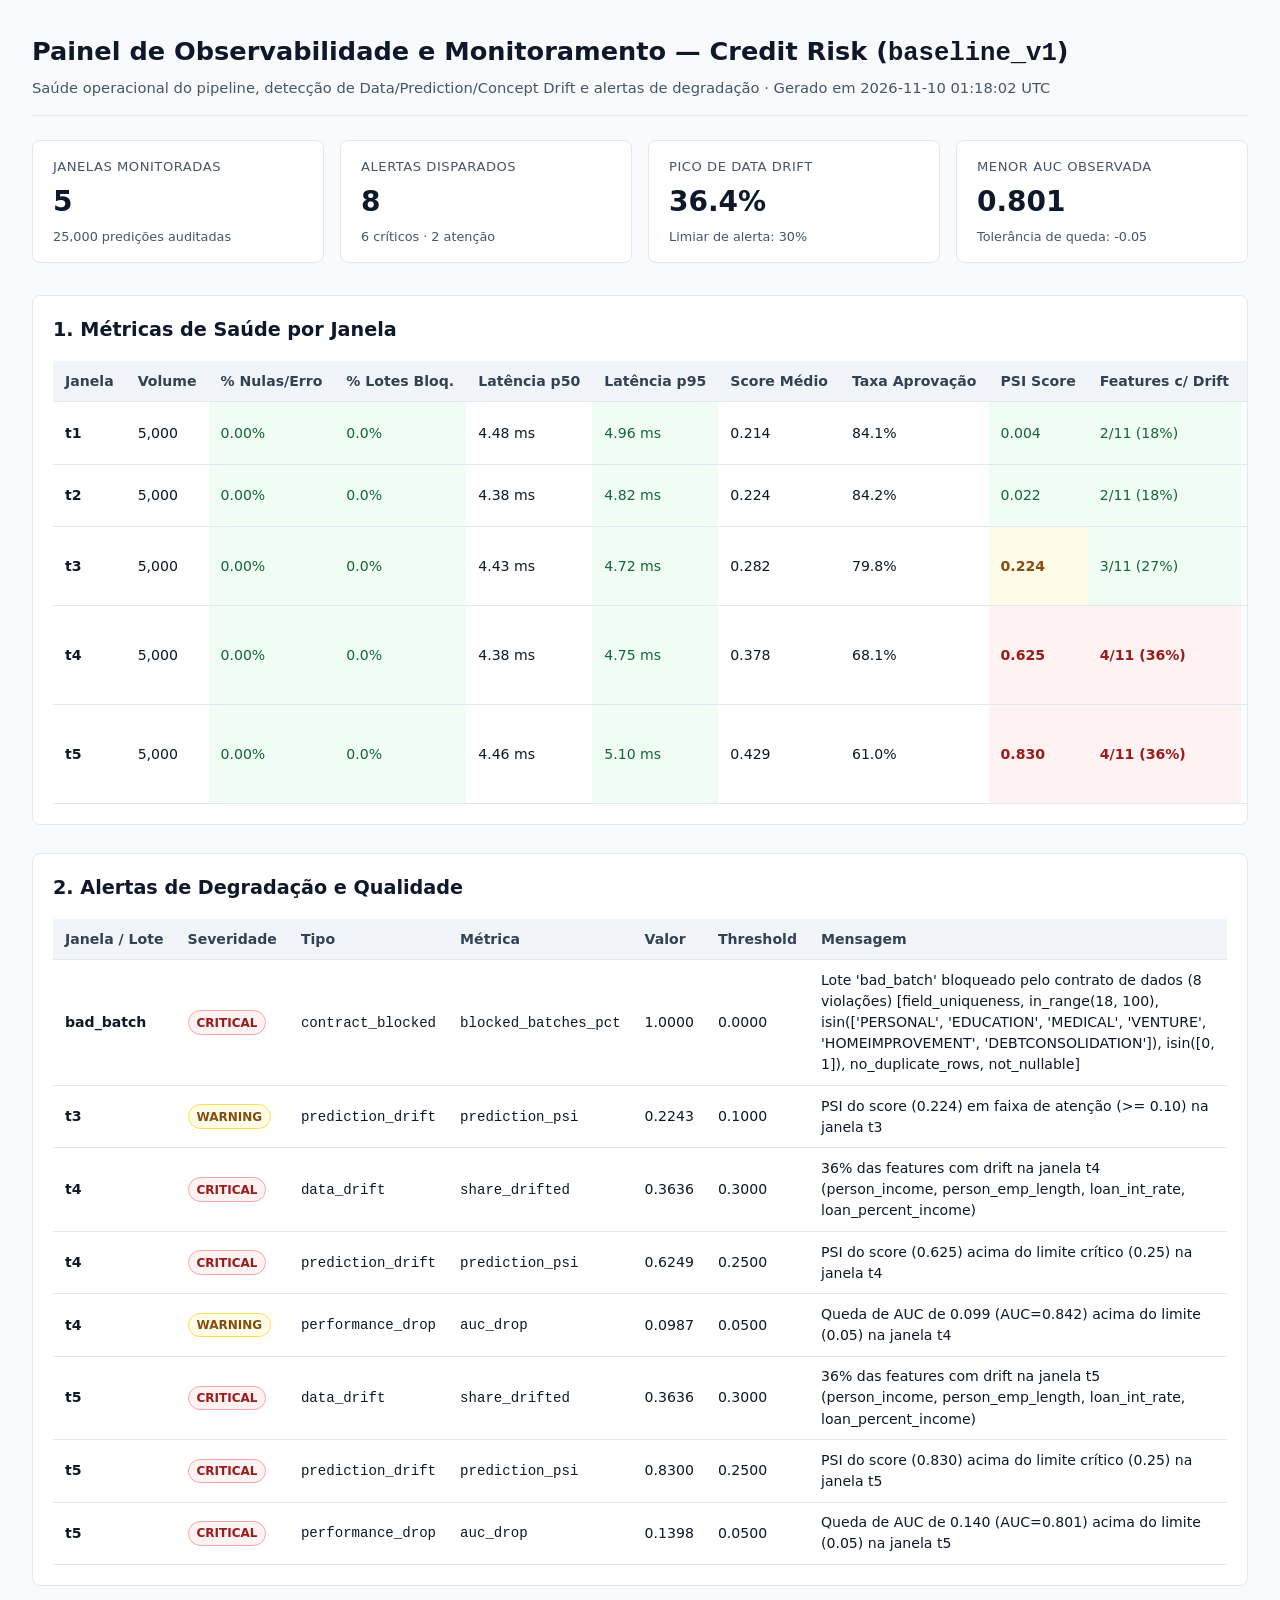
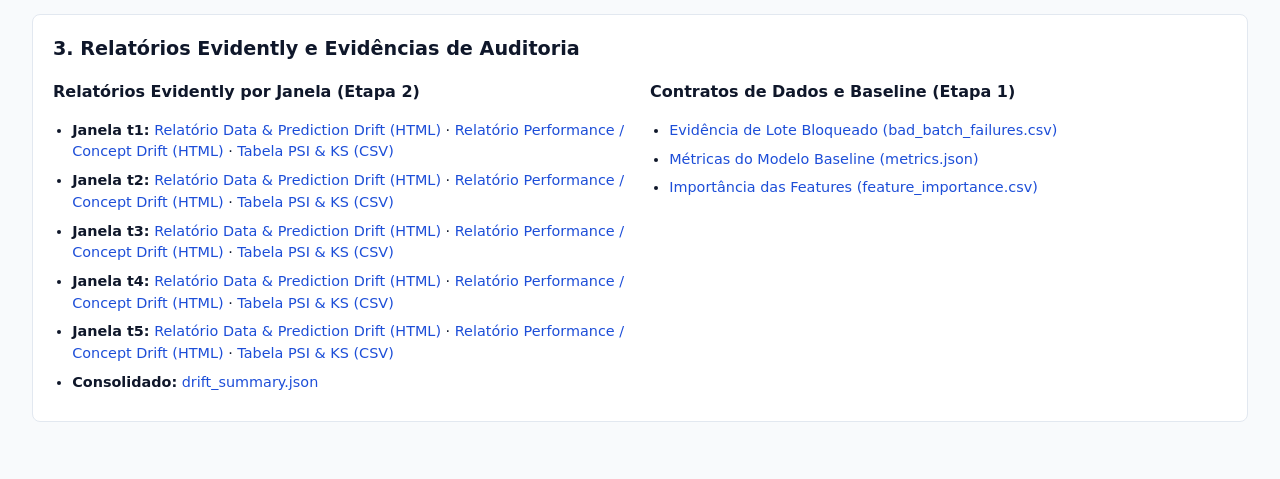
==== reports/monitoring/index.html @ 15091395 "docs(monitoring): versiona painel html, logs finais e checklist da etapa 3" ====
<!DOCTYPE html>
<html lang="pt-BR">
<head>
  <meta charset="utf-8" />
  <meta name="viewport" content="width=device-width, initial-scale=1.0" />
  <title>Painel de Observabilidade e Monitoramento — Credit Risk</title>
  <style>
    :root {
      --bg: #f8fafc;
      --surface: #ffffff;
      --border: #e2e8f0;
      --text: #0f172a;
      --muted: #475569;
      --ok-bg: #f0fdf4;
      --ok-text: #166534;
      --warn-bg: #fefce8;
      --warn-text: #854d0e;
      --crit-bg: #fef2f2;
      --crit-text: #991b1b;
      --accent: #1d4ed8;
    }
    * { box-sizing: border-box; }
    body {
      margin: 0;
      padding: 2rem;
      font-family: system-ui, -apple-system, BlinkMacSystemFont, "Segoe UI", Roboto, sans-serif;
      background: var(--bg);
      color: var(--text);
      line-height: 1.5;
    }
    header {
      margin-bottom: 1.5rem;
      padding-bottom: 1rem;
      border-bottom: 1px solid var(--border);
    }
    header h1 { margin: 0 0 0.25rem 0; font-size: 1.6rem; }
    header p { margin: 0; color: var(--muted); font-size: 0.92rem; }
    .kpi-grid {
      display: grid;
      grid-template-columns: repeat(auto-fit, minmax(210px, 1fr));
      gap: 1rem;
      margin-bottom: 2rem;
    }
    .kpi-card {
      background: var(--surface);
      border: 1px solid var(--border);
      border-radius: 8px;
      padding: 1rem 1.25rem;
      display: flex;
      flex-direction: column;
    }
    .kpi-label {
      font-size: 0.82rem;
      color: var(--muted);
      text-transform: uppercase;
      letter-spacing: 0.04em;
    }
    .kpi-value { font-size: 1.75rem; margin: 0.25rem 0; }
    .kpi-sub { font-size: 0.8rem; color: var(--muted); }
    section.panel {
      background: var(--surface);
      border: 1px solid var(--border);
      border-radius: 8px;
      padding: 1.25rem;
      margin-bottom: 1.75rem;
      overflow-x: auto;
    }
    section.panel h2 { margin-top: 0; font-size: 1.2rem; }
    table {
      width: 100%;
      border-collapse: collapse;
      font-size: 0.88rem;
    }
    th, td {
      padding: 0.6rem 0.75rem;
      border-bottom: 1px solid var(--border);
      text-align: left;
      vertical-align: middle;
    }
    th {
      background: #f1f5f9;
      font-weight: 600;
      color: #334155;
      white-space: nowrap;
    }
    td.col-features { font-family: monospace; font-size: 0.82rem; max-width: 260px; }
    td.cell-ok { background: var(--ok-bg); color: var(--ok-text); }
    td.cell-warning { background: var(--warn-bg); color: var(--warn-text); font-weight: 600; }
    td.cell-critical { background: var(--crit-bg); color: var(--crit-text); font-weight: 700; }
    .badge {
      display: inline-block;
      padding: 0.15rem 0.5rem;
      border-radius: 999px;
      font-size: 0.75rem;
      font-weight: 700;
    }
    .badge-warning {
      background: var(--warn-bg);
      color: var(--warn-text);
      border: 1px solid #fde047;
    }
    .badge-critical {
      background: var(--crit-bg);
      color: var(--crit-text);
      border: 1px solid #fca5a5;
    }
    .links-grid {
      display: grid;
      grid-template-columns: repeat(auto-fit, minmax(320px, 1fr));
      gap: 1.25rem;
    }
    .links-box h3 { margin-top: 0; font-size: 1rem; }
    .links-box ul { margin: 0; padding-left: 1.2rem; }
    .links-box li { margin-bottom: 0.45rem; font-size: 0.9rem; }
    a { color: var(--accent); text-decoration: none; }
    a:hover { text-decoration: underline; }
  </style>
</head>
<body>
  <header>
    <h1>
      Painel de Observabilidade e Monitoramento — Credit Risk
      (<code>baseline_v1</code>)
    </h1>
    <p>
      Saúde operacional do pipeline, detecção de Data/Prediction/Concept Drift
      e alertas de degradação · Gerado em 2026-11-10 01:18:02 UTC
    </p>
  </header>

  
    <section class="kpi-grid">
      <div class="kpi-card">
        <span class="kpi-label">Janelas Monitoradas</span>
        <strong class="kpi-value">5</strong>
        <span class="kpi-sub">25,000 predições auditadas</span>
      </div>
      <div class="kpi-card">
        <span class="kpi-label">Alertas Disparados</span>
        <strong class="kpi-value">8</strong>
        <span class="kpi-sub">6 críticos · 2 atenção</span>
      </div>
      <div class="kpi-card">
        <span class="kpi-label">Pico de Data Drift</span>
        <strong class="kpi-value">36.4%</strong>
        <span class="kpi-sub">Limiar de alerta: 30%</span>
      </div>
      <div class="kpi-card">
        <span class="kpi-label">Menor AUC Observada</span>
        <strong class="kpi-value">0.801</strong>
        <span class="kpi-sub">Tolerância de queda: -0.05</span>
      </div>
    </section>
    

  <section class="panel" id="health-metrics">
    <h2>1. Métricas de Saúde por Janela</h2>
    <table>
      <thead>
        <tr>
          <th>Janela</th>
          <th>Volume</th>
          <th>% Nulas/Erro</th>
          <th>% Lotes Bloq.</th>
          <th>Latência p50</th>
          <th>Latência p95</th>
          <th>Score Médio</th>
          <th>Taxa Aprovação</th>
          <th>PSI Score</th>
          <th>Features c/ Drift</th>
          <th>Quais Features</th>
          <th>AUC (Queda)</th>
          <th>KS</th>
        </tr>
      </thead>
      <tbody>
        <tr><td><strong>t1</strong></td><td>5,000</td><td class="cell-ok">0.00%</td><td class="cell-ok">0.0%</td><td>4.48 ms</td><td class="cell-ok">4.96 ms</td><td>0.214</td><td>84.1%</td><td class="cell-ok">0.004</td><td class="cell-ok">2/11 (18%)</td><td class="col-features">person_age, person_emp_length</td><td class="cell-ok">0.924 (-0.017)</td><td>0.711</td></tr>
<tr><td><strong>t2</strong></td><td>5,000</td><td class="cell-ok">0.00%</td><td class="cell-ok">0.0%</td><td>4.38 ms</td><td class="cell-ok">4.82 ms</td><td>0.224</td><td>84.2%</td><td class="cell-ok">0.022</td><td class="cell-ok">2/11 (18%)</td><td class="col-features">person_income, loan_int_rate</td><td class="cell-ok">0.914 (-0.027)</td><td>0.691</td></tr>
<tr><td><strong>t3</strong></td><td>5,000</td><td class="cell-ok">0.00%</td><td class="cell-ok">0.0%</td><td>4.43 ms</td><td class="cell-ok">4.72 ms</td><td>0.282</td><td>79.8%</td><td class="cell-warning">0.224</td><td class="cell-ok">3/11 (27%)</td><td class="col-features">person_income, loan_int_rate, loan_percent_income</td><td class="cell-ok">0.891 (-0.050)</td><td>0.647</td></tr>
<tr><td><strong>t4</strong></td><td>5,000</td><td class="cell-ok">0.00%</td><td class="cell-ok">0.0%</td><td>4.38 ms</td><td class="cell-ok">4.75 ms</td><td>0.378</td><td>68.1%</td><td class="cell-critical">0.625</td><td class="cell-critical">4/11 (36%)</td><td class="col-features">person_income, person_emp_length, loan_int_rate, loan_percent_income</td><td class="cell-warning">0.842 (-0.099)</td><td>0.567</td></tr>
<tr><td><strong>t5</strong></td><td>5,000</td><td class="cell-ok">0.00%</td><td class="cell-ok">0.0%</td><td>4.46 ms</td><td class="cell-ok">5.10 ms</td><td>0.429</td><td>61.0%</td><td class="cell-critical">0.830</td><td class="cell-critical">4/11 (36%)</td><td class="col-features">person_income, person_emp_length, loan_int_rate, loan_percent_income</td><td class="cell-critical">0.801 (-0.140)</td><td>0.480</td></tr>
      </tbody>
    </table>
  </section>

  <section class="panel" id="degradation-alerts">
    <h2>2. Alertas de Degradação e Qualidade</h2>
    <table>
      <thead>
        <tr>
          <th>Janela / Lote</th>
          <th>Severidade</th>
          <th>Tipo</th>
          <th>Métrica</th>
          <th>Valor</th>
          <th>Threshold</th>
          <th>Mensagem</th>
        </tr>
      </thead>
      <tbody>
        <tr><td><strong>bad_batch</strong></td><td><span class="badge badge-critical">CRITICAL</span></td><td><code>contract_blocked</code></td><td><code>blocked_batches_pct</code></td><td>1.0000</td><td>0.0000</td><td>Lote &#x27;bad_batch&#x27; bloqueado pelo contrato de dados (8 violações) [field_uniqueness, in_range(18, 100), isin([&#x27;PERSONAL&#x27;, &#x27;EDUCATION&#x27;, &#x27;MEDICAL&#x27;, &#x27;VENTURE&#x27;, &#x27;HOMEIMPROVEMENT&#x27;, &#x27;DEBTCONSOLIDATION&#x27;]), isin([0, 1]), no_duplicate_rows, not_nullable]</td></tr>
<tr><td><strong>t3</strong></td><td><span class="badge badge-warning">WARNING</span></td><td><code>prediction_drift</code></td><td><code>prediction_psi</code></td><td>0.2243</td><td>0.1000</td><td>PSI do score (0.224) em faixa de atenção (&gt;= 0.10) na janela t3</td></tr>
<tr><td><strong>t4</strong></td><td><span class="badge badge-critical">CRITICAL</span></td><td><code>data_drift</code></td><td><code>share_drifted</code></td><td>0.3636</td><td>0.3000</td><td>36% das features com drift na janela t4 (person_income, person_emp_length, loan_int_rate, loan_percent_income)</td></tr>
<tr><td><strong>t4</strong></td><td><span class="badge badge-critical">CRITICAL</span></td><td><code>prediction_drift</code></td><td><code>prediction_psi</code></td><td>0.6249</td><td>0.2500</td><td>PSI do score (0.625) acima do limite crítico (0.25) na janela t4</td></tr>
<tr><td><strong>t4</strong></td><td><span class="badge badge-warning">WARNING</span></td><td><code>performance_drop</code></td><td><code>auc_drop</code></td><td>0.0987</td><td>0.0500</td><td>Queda de AUC de 0.099 (AUC=0.842) acima do limite (0.05) na janela t4</td></tr>
<tr><td><strong>t5</strong></td><td><span class="badge badge-critical">CRITICAL</span></td><td><code>data_drift</code></td><td><code>share_drifted</code></td><td>0.3636</td><td>0.3000</td><td>36% das features com drift na janela t5 (person_income, person_emp_length, loan_int_rate, loan_percent_income)</td></tr>
<tr><td><strong>t5</strong></td><td><span class="badge badge-critical">CRITICAL</span></td><td><code>prediction_drift</code></td><td><code>prediction_psi</code></td><td>0.8300</td><td>0.2500</td><td>PSI do score (0.830) acima do limite crítico (0.25) na janela t5</td></tr>
<tr><td><strong>t5</strong></td><td><span class="badge badge-critical">CRITICAL</span></td><td><code>performance_drop</code></td><td><code>auc_drop</code></td><td>0.1398</td><td>0.0500</td><td>Queda de AUC de 0.140 (AUC=0.801) acima do limite (0.05) na janela t5</td></tr>
      </tbody>
    </table>
  </section>

  <section class="panel" id="evidence-links">
    <h2>3. Relatórios Evidently e Evidências de Auditoria</h2>
    
    <div class="links-grid">
      <div class="links-box">
        <h3>Relatórios Evidently por Janela (Etapa 2)</h3>
        <ul>
          <li><strong>Janela t1:</strong> <a href="../drift/drift_t1.html">Relatório Data &amp; Prediction Drift (HTML)</a> · <a href="../drift/performance_t1.html">Relatório Performance / Concept Drift (HTML)</a> · <a href="../drift/psi_ks_t1.csv">Tabela PSI &amp; KS (CSV)</a></li>
<li><strong>Janela t2:</strong> <a href="../drift/drift_t2.html">Relatório Data &amp; Prediction Drift (HTML)</a> · <a href="../drift/performance_t2.html">Relatório Performance / Concept Drift (HTML)</a> · <a href="../drift/psi_ks_t2.csv">Tabela PSI &amp; KS (CSV)</a></li>
<li><strong>Janela t3:</strong> <a href="../drift/drift_t3.html">Relatório Data &amp; Prediction Drift (HTML)</a> · <a href="../drift/performance_t3.html">Relatório Performance / Concept Drift (HTML)</a> · <a href="../drift/psi_ks_t3.csv">Tabela PSI &amp; KS (CSV)</a></li>
<li><strong>Janela t4:</strong> <a href="../drift/drift_t4.html">Relatório Data &amp; Prediction Drift (HTML)</a> · <a href="../drift/performance_t4.html">Relatório Performance / Concept Drift (HTML)</a> · <a href="../drift/psi_ks_t4.csv">Tabela PSI &amp; KS (CSV)</a></li>
<li><strong>Janela t5:</strong> <a href="../drift/drift_t5.html">Relatório Data &amp; Prediction Drift (HTML)</a> · <a href="../drift/performance_t5.html">Relatório Performance / Concept Drift (HTML)</a> · <a href="../drift/psi_ks_t5.csv">Tabela PSI &amp; KS (CSV)</a></li>
          <li>
            <strong>Consolidado:</strong>
            <a href="../drift/drift_summary.json">drift_summary.json</a>
          </li>
        </ul>
      </div>
      <div class="links-box">
        <h3>Contratos de Dados e Baseline (Etapa 1)</h3>
        <ul>
          <li>
            <a href="../validation/bad_batch_failures.csv">
              Evidência de Lote Bloqueado (bad_batch_failures.csv)
            </a>
          </li>
          <li>
            <a href="../training/metrics.json">Métricas do Modelo Baseline (metrics.json)</a>
          </li>
          <li>
            <a href="../training/feature_importance.csv">
              Importância das Features (feature_importance.csv)
            </a>
          </li>
        </ul>
      </div>
    </div>
    
  </section>
</body>
</html>
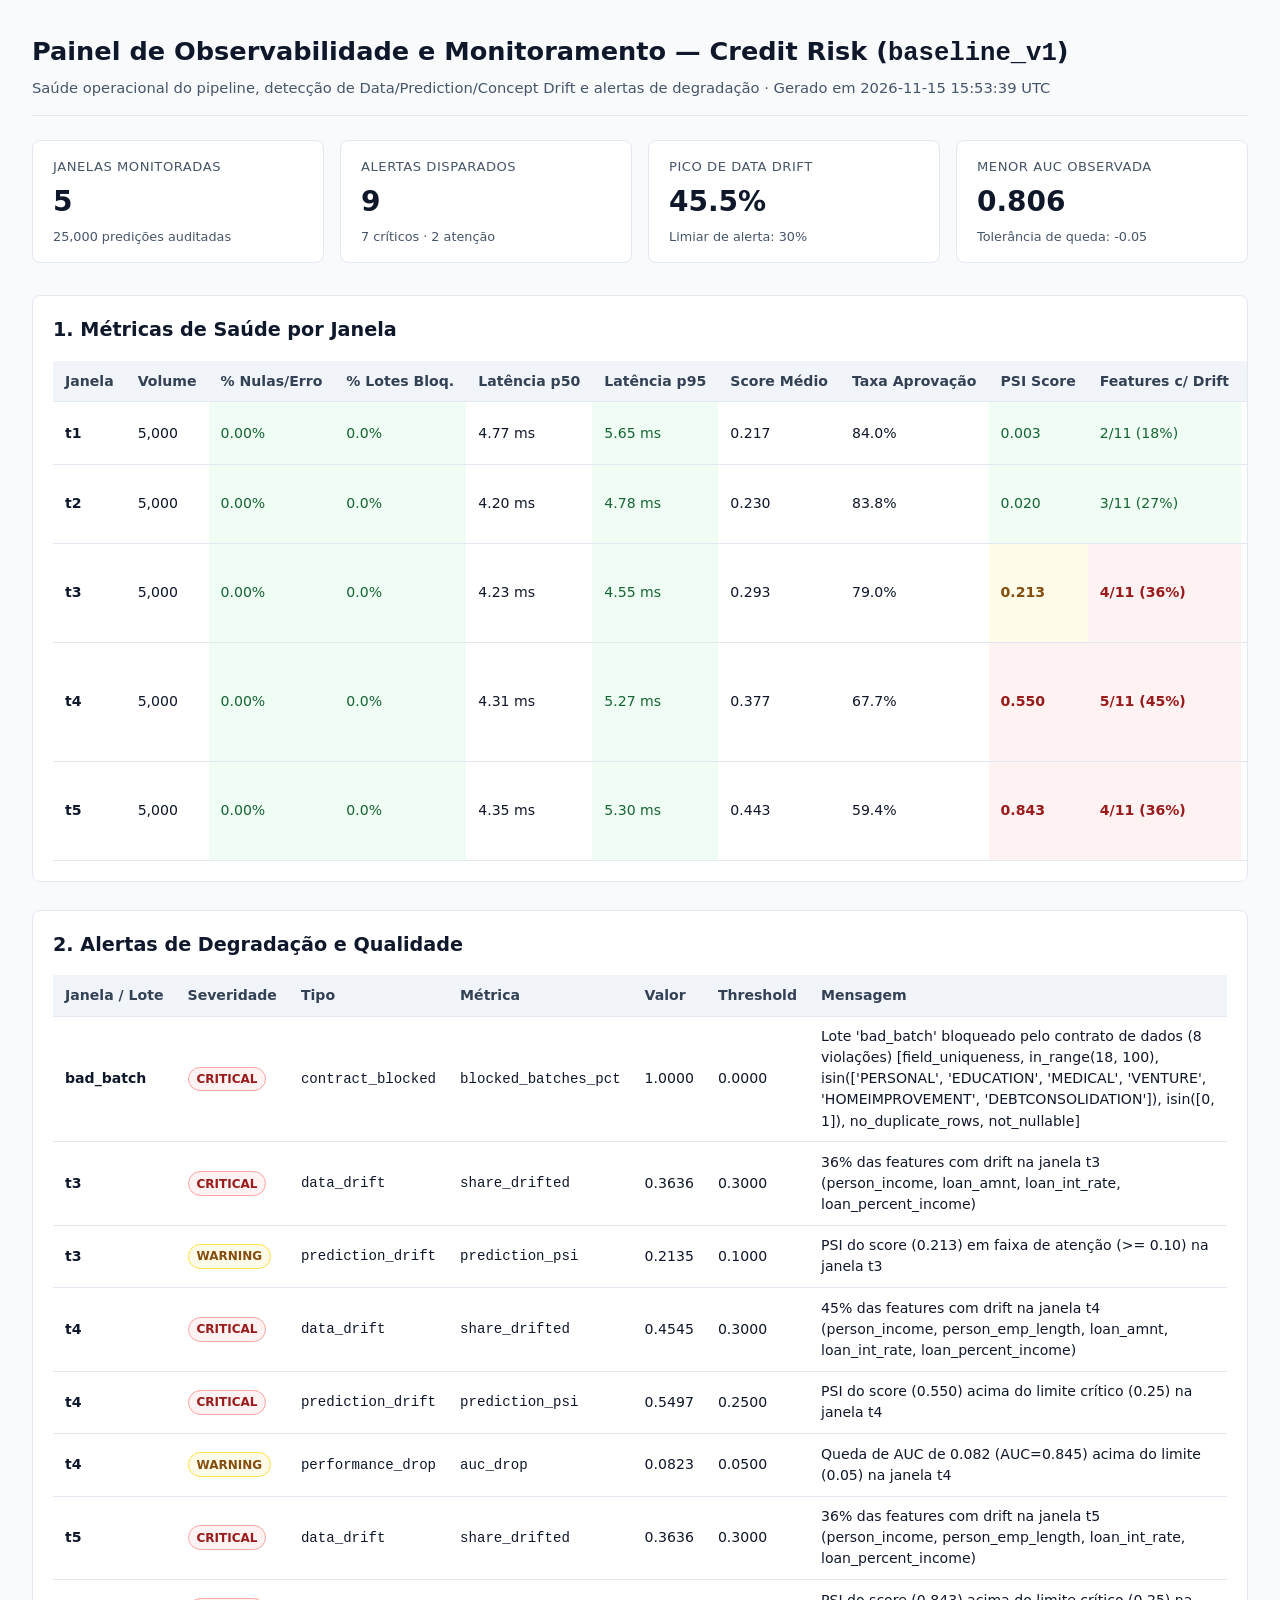
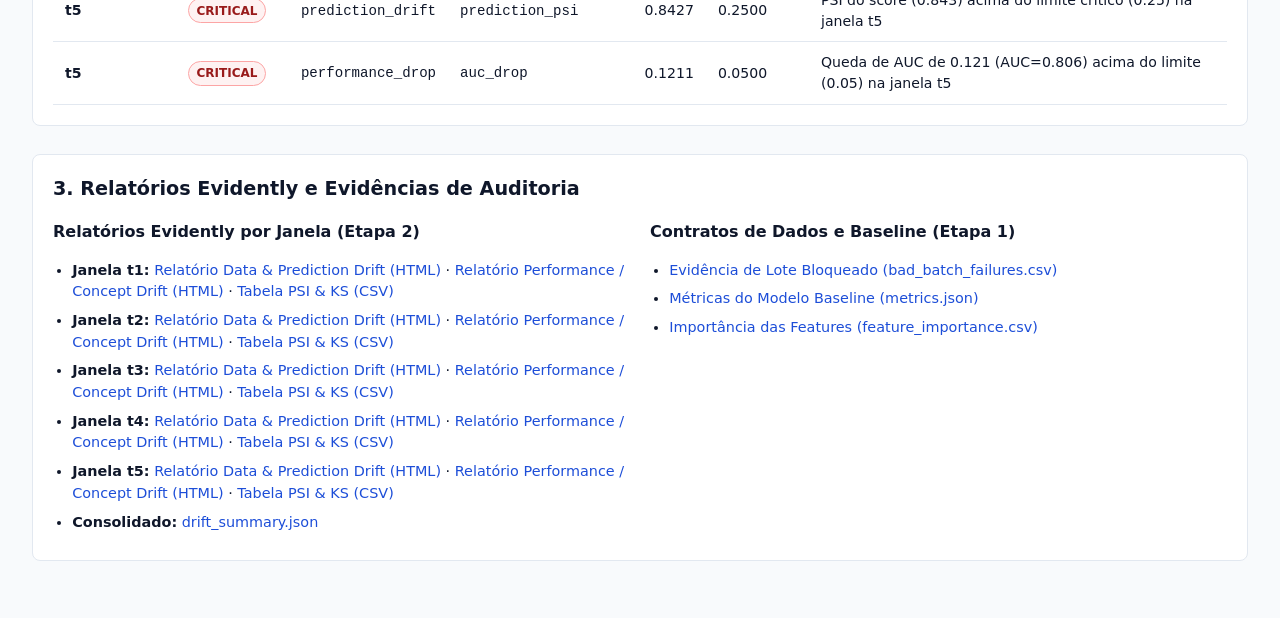
==== commit 8cbbeb6c: "chore(reports): reexecuta o pipeline com a base sem duplicatas" ====
--- a/reports/monitoring/index.html
+++ b/reports/monitoring/index.html
@@ -124,7 +124,7 @@
     </h1>
     <p>
       Saúde operacional do pipeline, detecção de Data/Prediction/Concept Drift
-      e alertas de degradação · Gerado em 2026-11-10 01:18:02 UTC
+      e alertas de degradação · Gerado em 2026-11-15 15:53:39 UTC
     </p>
   </header>
 
@@ -137,17 +137,17 @@
       </div>
       <div class="kpi-card">
         <span class="kpi-label">Alertas Disparados</span>
-        <strong class="kpi-value">8</strong>
-        <span class="kpi-sub">6 críticos · 2 atenção</span>
+        <strong class="kpi-value">9</strong>
+        <span class="kpi-sub">7 críticos · 2 atenção</span>
       </div>
       <div class="kpi-card">
         <span class="kpi-label">Pico de Data Drift</span>
-        <strong class="kpi-value">36.4%</strong>
+        <strong class="kpi-value">45.5%</strong>
         <span class="kpi-sub">Limiar de alerta: 30%</span>
       </div>
       <div class="kpi-card">
         <span class="kpi-label">Menor AUC Observada</span>
-        <strong class="kpi-value">0.801</strong>
+        <strong class="kpi-value">0.806</strong>
         <span class="kpi-sub">Tolerância de queda: -0.05</span>
       </div>
     </section>
@@ -174,11 +174,11 @@
         </tr>
       </thead>
       <tbody>
-        <tr><td><strong>t1</strong></td><td>5,000</td><td class="cell-ok">0.00%</td><td class="cell-ok">0.0%</td><td>4.48 ms</td><td class="cell-ok">4.96 ms</td><td>0.214</td><td>84.1%</td><td class="cell-ok">0.004</td><td class="cell-ok">2/11 (18%)</td><td class="col-features">person_age, person_emp_length</td><td class="cell-ok">0.924 (-0.017)</td><td>0.711</td></tr>
-<tr><td><strong>t2</strong></td><td>5,000</td><td class="cell-ok">0.00%</td><td class="cell-ok">0.0%</td><td>4.38 ms</td><td class="cell-ok">4.82 ms</td><td>0.224</td><td>84.2%</td><td class="cell-ok">0.022</td><td class="cell-ok">2/11 (18%)</td><td class="col-features">person_income, loan_int_rate</td><td class="cell-ok">0.914 (-0.027)</td><td>0.691</td></tr>
-<tr><td><strong>t3</strong></td><td>5,000</td><td class="cell-ok">0.00%</td><td class="cell-ok">0.0%</td><td>4.43 ms</td><td class="cell-ok">4.72 ms</td><td>0.282</td><td>79.8%</td><td class="cell-warning">0.224</td><td class="cell-ok">3/11 (27%)</td><td class="col-features">person_income, loan_int_rate, loan_percent_income</td><td class="cell-ok">0.891 (-0.050)</td><td>0.647</td></tr>
-<tr><td><strong>t4</strong></td><td>5,000</td><td class="cell-ok">0.00%</td><td class="cell-ok">0.0%</td><td>4.38 ms</td><td class="cell-ok">4.75 ms</td><td>0.378</td><td>68.1%</td><td class="cell-critical">0.625</td><td class="cell-critical">4/11 (36%)</td><td class="col-features">person_income, person_emp_length, loan_int_rate, loan_percent_income</td><td class="cell-warning">0.842 (-0.099)</td><td>0.567</td></tr>
-<tr><td><strong>t5</strong></td><td>5,000</td><td class="cell-ok">0.00%</td><td class="cell-ok">0.0%</td><td>4.46 ms</td><td class="cell-ok">5.10 ms</td><td>0.429</td><td>61.0%</td><td class="cell-critical">0.830</td><td class="cell-critical">4/11 (36%)</td><td class="col-features">person_income, person_emp_length, loan_int_rate, loan_percent_income</td><td class="cell-critical">0.801 (-0.140)</td><td>0.480</td></tr>
+        <tr><td><strong>t1</strong></td><td>5,000</td><td class="cell-ok">0.00%</td><td class="cell-ok">0.0%</td><td>4.77 ms</td><td class="cell-ok">5.65 ms</td><td>0.217</td><td>84.0%</td><td class="cell-ok">0.003</td><td class="cell-ok">2/11 (18%)</td><td class="col-features">loan_amnt, loan_percent_income</td><td class="cell-ok">0.929 (-0.000)</td><td>0.725</td></tr>
+<tr><td><strong>t2</strong></td><td>5,000</td><td class="cell-ok">0.00%</td><td class="cell-ok">0.0%</td><td>4.20 ms</td><td class="cell-ok">4.78 ms</td><td>0.230</td><td>83.8%</td><td class="cell-ok">0.020</td><td class="cell-ok">3/11 (27%)</td><td class="col-features">person_income, loan_amnt, loan_int_rate</td><td class="cell-ok">0.912 (-0.016)</td><td>0.685</td></tr>
+<tr><td><strong>t3</strong></td><td>5,000</td><td class="cell-ok">0.00%</td><td class="cell-ok">0.0%</td><td>4.23 ms</td><td class="cell-ok">4.55 ms</td><td>0.293</td><td>79.0%</td><td class="cell-warning">0.213</td><td class="cell-critical">4/11 (36%)</td><td class="col-features">person_income, loan_amnt, loan_int_rate, loan_percent_income</td><td class="cell-ok">0.892 (-0.036)</td><td>0.659</td></tr>
+<tr><td><strong>t4</strong></td><td>5,000</td><td class="cell-ok">0.00%</td><td class="cell-ok">0.0%</td><td>4.31 ms</td><td class="cell-ok">5.27 ms</td><td>0.377</td><td>67.7%</td><td class="cell-critical">0.550</td><td class="cell-critical">5/11 (45%)</td><td class="col-features">person_income, person_emp_length, loan_amnt, loan_int_rate, loan_percent_income</td><td class="cell-warning">0.845 (-0.082)</td><td>0.573</td></tr>
+<tr><td><strong>t5</strong></td><td>5,000</td><td class="cell-ok">0.00%</td><td class="cell-ok">0.0%</td><td>4.35 ms</td><td class="cell-ok">5.30 ms</td><td>0.443</td><td>59.4%</td><td class="cell-critical">0.843</td><td class="cell-critical">4/11 (36%)</td><td class="col-features">person_income, person_emp_length, loan_int_rate, loan_percent_income</td><td class="cell-critical">0.806 (-0.121)</td><td>0.495</td></tr>
       </tbody>
     </table>
   </section>
@@ -199,13 +199,14 @@
       </thead>
       <tbody>
         <tr><td><strong>bad_batch</strong></td><td><span class="badge badge-critical">CRITICAL</span></td><td><code>contract_blocked</code></td><td><code>blocked_batches_pct</code></td><td>1.0000</td><td>0.0000</td><td>Lote &#x27;bad_batch&#x27; bloqueado pelo contrato de dados (8 violações) [field_uniqueness, in_range(18, 100), isin([&#x27;PERSONAL&#x27;, &#x27;EDUCATION&#x27;, &#x27;MEDICAL&#x27;, &#x27;VENTURE&#x27;, &#x27;HOMEIMPROVEMENT&#x27;, &#x27;DEBTCONSOLIDATION&#x27;]), isin([0, 1]), no_duplicate_rows, not_nullable]</td></tr>
-<tr><td><strong>t3</strong></td><td><span class="badge badge-warning">WARNING</span></td><td><code>prediction_drift</code></td><td><code>prediction_psi</code></td><td>0.2243</td><td>0.1000</td><td>PSI do score (0.224) em faixa de atenção (&gt;= 0.10) na janela t3</td></tr>
-<tr><td><strong>t4</strong></td><td><span class="badge badge-critical">CRITICAL</span></td><td><code>data_drift</code></td><td><code>share_drifted</code></td><td>0.3636</td><td>0.3000</td><td>36% das features com drift na janela t4 (person_income, person_emp_length, loan_int_rate, loan_percent_income)</td></tr>
-<tr><td><strong>t4</strong></td><td><span class="badge badge-critical">CRITICAL</span></td><td><code>prediction_drift</code></td><td><code>prediction_psi</code></td><td>0.6249</td><td>0.2500</td><td>PSI do score (0.625) acima do limite crítico (0.25) na janela t4</td></tr>
-<tr><td><strong>t4</strong></td><td><span class="badge badge-warning">WARNING</span></td><td><code>performance_drop</code></td><td><code>auc_drop</code></td><td>0.0987</td><td>0.0500</td><td>Queda de AUC de 0.099 (AUC=0.842) acima do limite (0.05) na janela t4</td></tr>
+<tr><td><strong>t3</strong></td><td><span class="badge badge-critical">CRITICAL</span></td><td><code>data_drift</code></td><td><code>share_drifted</code></td><td>0.3636</td><td>0.3000</td><td>36% das features com drift na janela t3 (person_income, loan_amnt, loan_int_rate, loan_percent_income)</td></tr>
+<tr><td><strong>t3</strong></td><td><span class="badge badge-warning">WARNING</span></td><td><code>prediction_drift</code></td><td><code>prediction_psi</code></td><td>0.2135</td><td>0.1000</td><td>PSI do score (0.213) em faixa de atenção (&gt;= 0.10) na janela t3</td></tr>
+<tr><td><strong>t4</strong></td><td><span class="badge badge-critical">CRITICAL</span></td><td><code>data_drift</code></td><td><code>share_drifted</code></td><td>0.4545</td><td>0.3000</td><td>45% das features com drift na janela t4 (person_income, person_emp_length, loan_amnt, loan_int_rate, loan_percent_income)</td></tr>
+<tr><td><strong>t4</strong></td><td><span class="badge badge-critical">CRITICAL</span></td><td><code>prediction_drift</code></td><td><code>prediction_psi</code></td><td>0.5497</td><td>0.2500</td><td>PSI do score (0.550) acima do limite crítico (0.25) na janela t4</td></tr>
+<tr><td><strong>t4</strong></td><td><span class="badge badge-warning">WARNING</span></td><td><code>performance_drop</code></td><td><code>auc_drop</code></td><td>0.0823</td><td>0.0500</td><td>Queda de AUC de 0.082 (AUC=0.845) acima do limite (0.05) na janela t4</td></tr>
 <tr><td><strong>t5</strong></td><td><span class="badge badge-critical">CRITICAL</span></td><td><code>data_drift</code></td><td><code>share_drifted</code></td><td>0.3636</td><td>0.3000</td><td>36% das features com drift na janela t5 (person_income, person_emp_length, loan_int_rate, loan_percent_income)</td></tr>
-<tr><td><strong>t5</strong></td><td><span class="badge badge-critical">CRITICAL</span></td><td><code>prediction_drift</code></td><td><code>prediction_psi</code></td><td>0.8300</td><td>0.2500</td><td>PSI do score (0.830) acima do limite crítico (0.25) na janela t5</td></tr>
-<tr><td><strong>t5</strong></td><td><span class="badge badge-critical">CRITICAL</span></td><td><code>performance_drop</code></td><td><code>auc_drop</code></td><td>0.1398</td><td>0.0500</td><td>Queda de AUC de 0.140 (AUC=0.801) acima do limite (0.05) na janela t5</td></tr>
+<tr><td><strong>t5</strong></td><td><span class="badge badge-critical">CRITICAL</span></td><td><code>prediction_drift</code></td><td><code>prediction_psi</code></td><td>0.8427</td><td>0.2500</td><td>PSI do score (0.843) acima do limite crítico (0.25) na janela t5</td></tr>
+<tr><td><strong>t5</strong></td><td><span class="badge badge-critical">CRITICAL</span></td><td><code>performance_drop</code></td><td><code>auc_drop</code></td><td>0.1211</td><td>0.0500</td><td>Queda de AUC de 0.121 (AUC=0.806) acima do limite (0.05) na janela t5</td></tr>
       </tbody>
     </table>
   </section>
